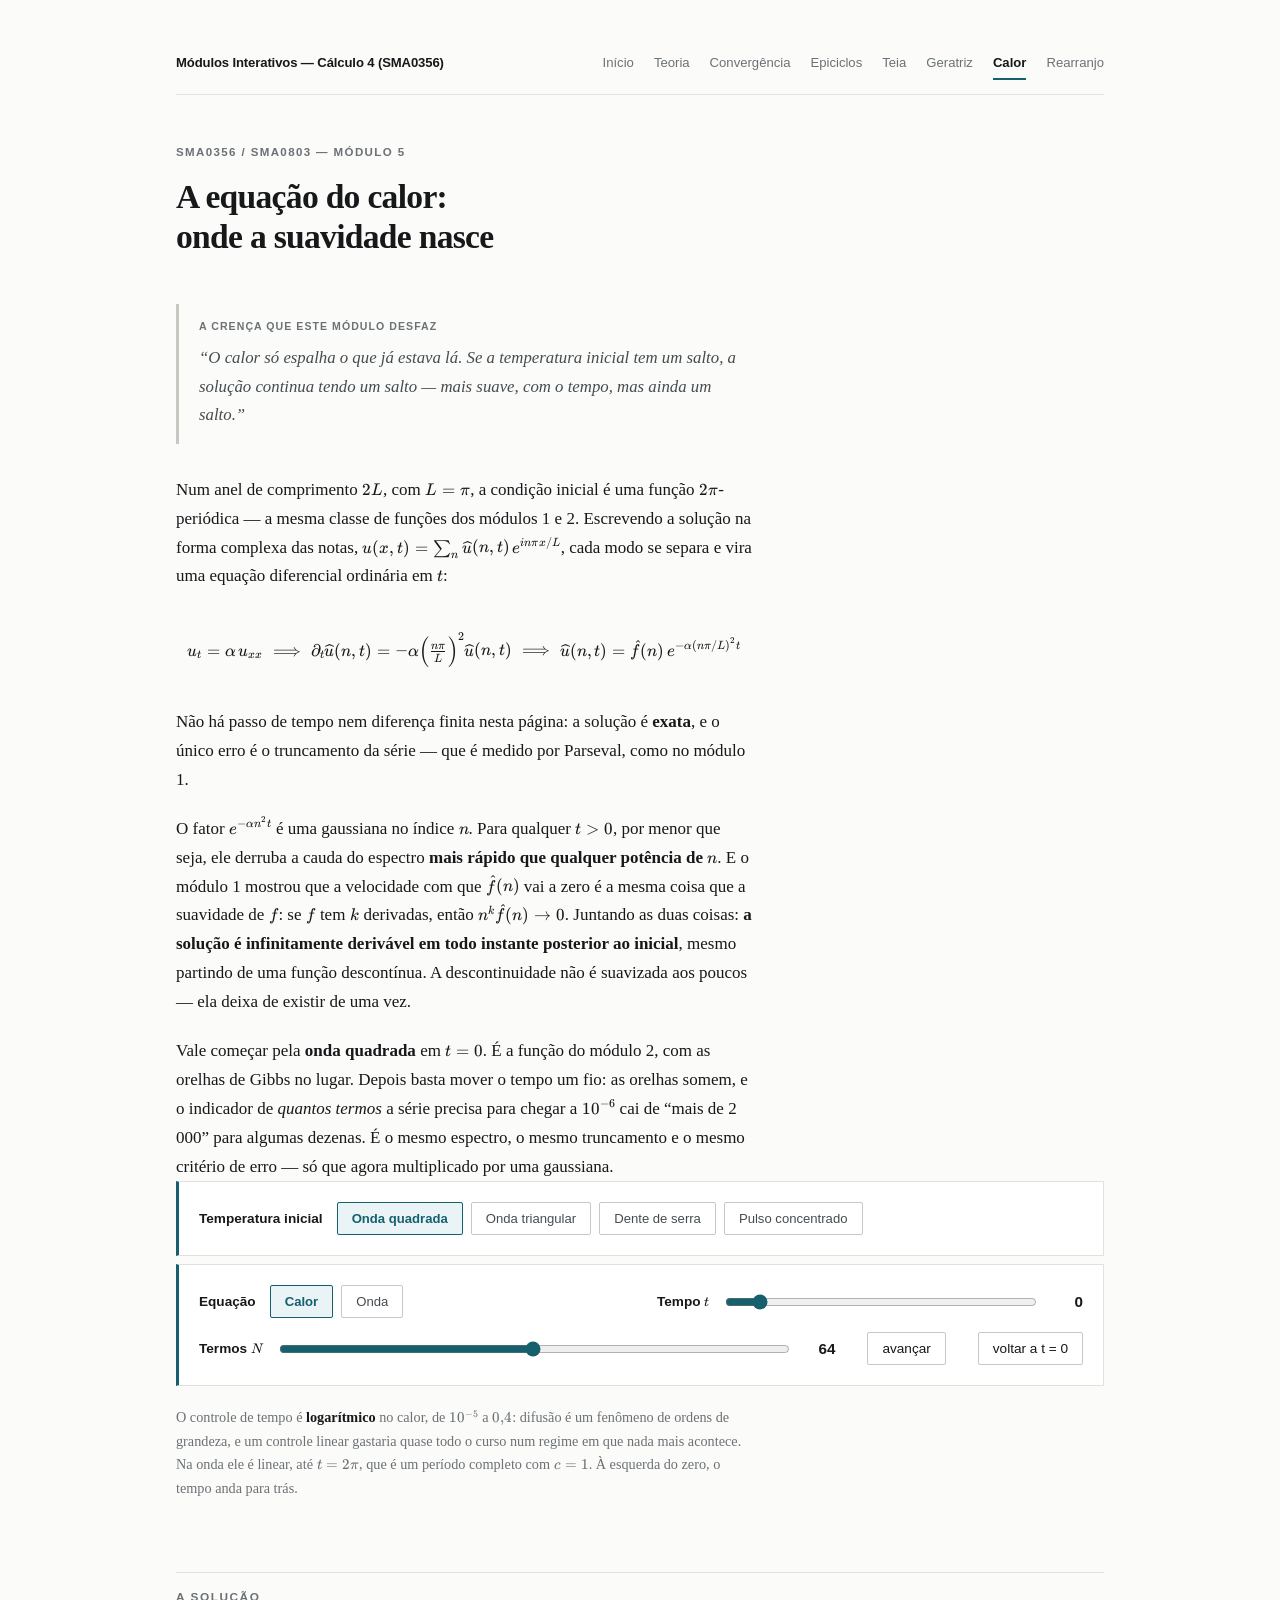
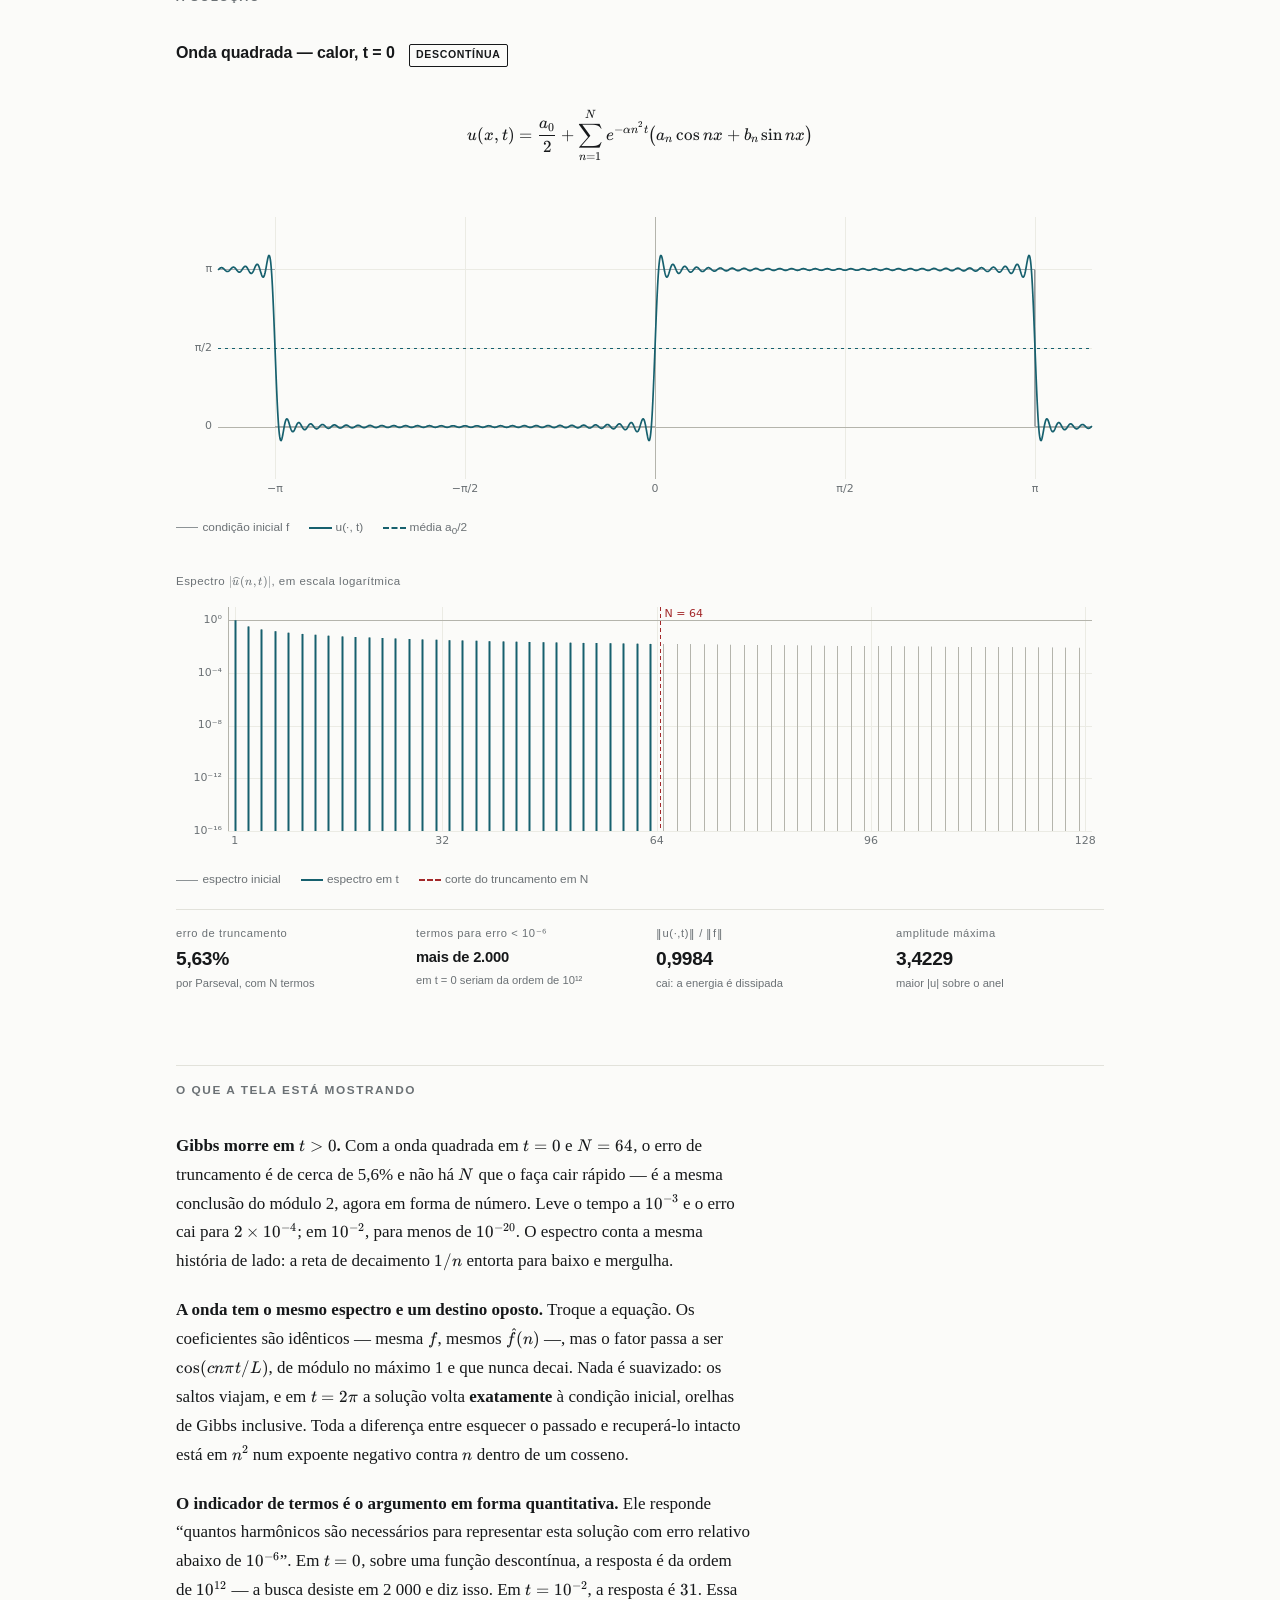
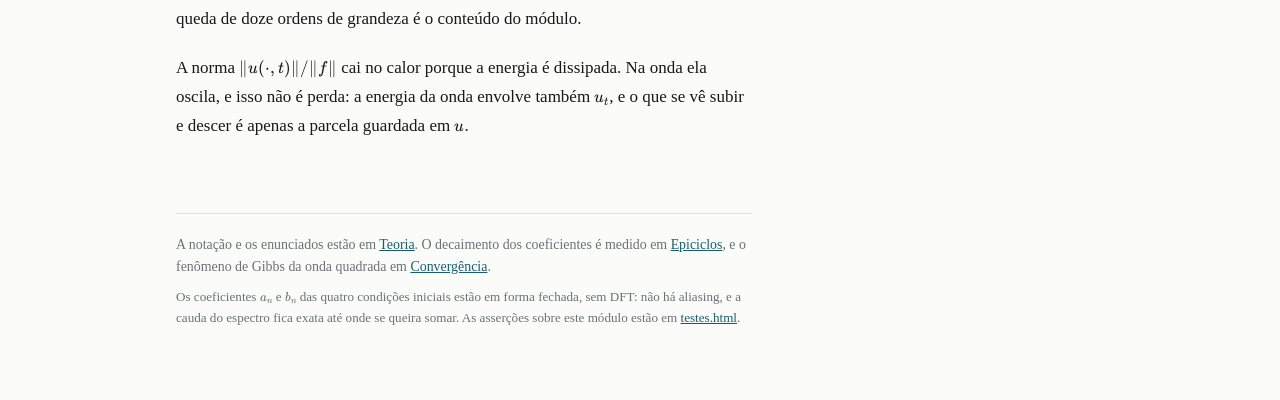
==== calor.html @ 549034a8 "Acrescenta os módulos 5 (equação do calor) e 6 (rearranjo de Riemann) Os quatro módulos existentes p" ====
<!DOCTYPE html>
<html lang="pt-BR">
<head>
<meta charset="utf-8">
<meta name="description" content="A equação do calor resolvida por séries de Fourier: o fenômeno de Gibbs desaparece assim que t > 0, a mesma série vira a equação da onda com um único botão, e o tempo para trás mostra por que o problema inverso é mal-posto.">
<meta name="viewport" content="width=device-width, initial-scale=1">
<title>A equação do calor: onde a suavidade nasce — Cálculo 4</title>
<link rel="icon" href="data:image/svg+xml,%3Csvg%20xmlns%3D%22http%3A%2F%2Fwww.w3.org%2F2000%2Fsvg%22%20viewBox%3D%220%200%2032%2032%22%3E%3Ccircle%20cx%3D%2213%22%20cy%3D%2216%22%20r%3D%229%22%20fill%3D%22none%22%20stroke%3D%22%2316606e%22%20stroke-width%3D%222%22%2F%3E%3Ccircle%20cx%3D%2222%22%20cy%3D%2216%22%20r%3D%224.5%22%20fill%3D%22none%22%20stroke%3D%22%239aa0a4%22%20stroke-width%3D%221.6%22%2F%3E%3Ccircle%20cx%3D%2226.5%22%20cy%3D%2216%22%20r%3D%222.6%22%20fill%3D%22%2316606e%22%2F%3E%3C%2Fsvg%3E">
<link rel="stylesheet" href="vendor/katex/katex.min.css">
<link rel="stylesheet" href="css/base.css">
</head>
<body>
<div class="pagina">

  <nav class="navegacao" aria-label="Seções do site">
    <span class="marca-site">Módulos Interativos — Cálculo 4 (SMA0356)</span>
    <a href="index.html">Início</a>
    <a href="teoria.html">Teoria</a>
    <a href="convergencia.html">Convergência</a>
    <a href="epiciclos.html">Epiciclos</a>
    <a href="teia.html">Teia</a>
    <a href="geratriz.html">Geratriz</a>
    <a href="calor.html" aria-current="page">Calor</a>
    <a href="rearranjo.html">Rearranjo</a>
  </nav>

  <header class="cabecalho">
    <p class="disciplina">SMA0356 / SMA0803 — Módulo 5</p>
    <h1>A equação do calor: onde a suavidade nasce</h1>
  </header>

  <p class="crenca-falsa">
    <span class="crenca-rotulo">A crença que este módulo desfaz</span>
    “O calor só espalha o que já estava lá. Se a temperatura inicial tem um salto,
    a solução continua tendo um salto — mais suave, com o tempo, mas ainda um salto.”
  </p>

  <div class="introducao">
    <p>
      Num anel de comprimento <span class="math" data-math="2L"></span>, com
      <span class="math" data-math="L=\pi"></span>, a condição inicial é uma função
      <span class="math" data-math="2\pi"></span>-periódica — a mesma classe de funções dos
      módulos 1 e 2. Escrevendo a solução na forma complexa das notas,
      <span class="math" data-math="u(x,t)=\sum_n \widehat{u}(n,t)\,e^{in\pi x/L}"></span>,
      cada modo se separa e vira uma equação diferencial ordinária em
      <span class="math" data-math="t"></span>:
    </p>

    <div class="formula" data-math-display="u_t=\alpha\,u_{xx}\;\Longrightarrow\; \partial_t\widehat{u}(n,t)=-\alpha\Bigl(\tfrac{n\pi}{L}\Bigr)^{2}\widehat{u}(n,t) \;\Longrightarrow\; \widehat{u}(n,t)=\widehat{f}(n)\,e^{-\alpha (n\pi/L)^{2}t}"></div>

    <p>
      Não há passo de tempo nem diferença finita nesta página: a solução é
      <span class="destaque-texto">exata</span>, e o único erro é o truncamento da série — que
      é medido por Parseval, como no módulo 1.
    </p>

    <p>
      O fator <span class="math" data-math="e^{-\alpha n^{2}t}"></span> é uma gaussiana no
      índice <span class="math" data-math="n"></span>. Para qualquer
      <span class="math" data-math="t>0"></span>, por menor que seja, ele derruba a cauda do
      espectro <span class="destaque-texto">mais rápido que qualquer potência de
      <span class="math" data-math="n"></span></span>. E o módulo 1 mostrou que a velocidade
      com que <span class="math" data-math="\widehat{f}(n)"></span> vai a zero é a mesma coisa
      que a suavidade de <span class="math" data-math="f"></span>: se
      <span class="math" data-math="f"></span> tem <span class="math" data-math="k"></span>
      derivadas, então <span class="math" data-math="n^{k}\widehat{f}(n)\to0"></span>. Juntando
      as duas coisas: <span class="destaque-texto">a solução é infinitamente derivável em todo
      instante posterior ao inicial</span>, mesmo partindo de uma função descontínua. A
      descontinuidade não é suavizada aos poucos — ela deixa de existir de uma vez.
    </p>

    <p>
      Vale começar pela <span class="destaque-texto">onda quadrada</span> em
      <span class="math" data-math="t=0"></span>. É a função do módulo 2, com as orelhas de
      Gibbs no lugar. Depois basta mover o tempo um fio: as orelhas somem, e o indicador de
      <em>quantos termos</em> a série precisa para chegar a
      <span class="math" data-math="10^{-6}"></span> cai de “mais de 2 000” para algumas
      dezenas. É o mesmo espectro, o mesmo truncamento e o mesmo critério de erro — só que
      agora multiplicado por uma gaussiana.
    </p>
  </div>

  <div class="controles">
    <div class="controle">
      <label id="rotulo-condicao">Temperatura inicial</label>
      <div class="seletor" id="seletor-condicao" role="group" aria-labelledby="rotulo-condicao"></div>
    </div>
  </div>

  <div class="controles">
    <div class="controle">
      <label id="rotulo-equacao">Equação</label>
      <div class="seletor" id="seletor-equacao" role="group" aria-labelledby="rotulo-equacao">
        <button type="button" class="botao-curva" data-modo="calor" aria-pressed="true">Calor</button>
        <button type="button" class="botao-curva" data-modo="onda" aria-pressed="false">Onda</button>
      </div>
    </div>
    <div class="controle">
      <label for="slider-t">Tempo <span class="math" data-math="t"></span></label>
      <input type="range" id="slider-t" min="-100" max="1000" value="0" step="1"
             aria-describedby="descricao-t">
      <span class="valor-controle" id="valor-t">0</span>
    </div>
    <div class="controle">
      <label for="slider-n">Termos <span class="math" data-math="N"></span></label>
      <input type="range" id="slider-n" min="1" max="128" value="64" step="1">
      <span class="valor-controle" id="valor-n">64</span>
    </div>
    <button type="button" id="botao-animar" aria-pressed="false">avançar</button>
    <button type="button" id="botao-reset">voltar a t = 0</button>
  </div>

  <p class="nota" id="descricao-t">
    O controle de tempo é <span class="destaque-texto">logarítmico</span> no calor, de
    <span class="math" data-math="10^{-5}"></span> a <span class="math" data-math="0{,}4"></span>:
    difusão é um fenômeno de ordens de grandeza, e um controle linear gastaria quase todo o
    curso num regime em que nada mais acontece. Na onda ele é linear, até
    <span class="math" data-math="t=2\pi"></span>, que é um período completo com
    <span class="math" data-math="c=1"></span>. À esquerda do zero, o tempo anda para trás.
  </p>

  <h2>A solução</h2>

  <div class="painel-cabeca">
    <h3 id="titulo-perfil">—</h3>
    <span class="marcador" id="marcador-perfil"></span>
  </div>

  <div class="formula" id="formula-solucao" data-math-display="u(x,t)=\frac{a_0}{2}+\sum_{n=1}^{N} e^{-\alpha n^{2}t}\bigl(a_n\cos nx+b_n\sin nx\bigr)"></div>

  <canvas id="canvas-perfil" class="canvas-perfil"
          aria-label="Gráfico da temperatura ao longo do anel: a condição inicial em cinza e a solução no instante escolhido em azul."></canvas>
  <div class="legenda">
    <span><i class="amostra exata"></i>condição inicial f</span>
    <span><i class="amostra serie"></i>u(·, t)</span>
    <span><i class="amostra corte"></i>média a<sub>0</sub>/2</span>
  </div>

  <p class="subtitulo-grafico">Espectro <span class="math" data-math="|\widehat{u}(n,t)|"></span>, em escala logarítmica</p>
  <canvas id="canvas-espectro" class="canvas-espectro"
          aria-label="Gráfico do módulo dos coeficientes de Fourier contra o índice n, em escala logarítmica, com o espectro inicial em cinza e o espectro no instante escolhido em azul."></canvas>
  <div class="legenda">
    <span><i class="amostra exata"></i>espectro inicial</span>
    <span><i class="amostra serie"></i>espectro em t</span>
    <span><i class="amostra limite"></i>corte do truncamento em N</span>
  </div>

  <div class="indicadores">
    <div class="indicador">
      <span class="rotulo">erro de truncamento</span>
      <span class="numero" id="ind-erro">—</span>
      <span class="apoio">por Parseval, com N termos</span>
    </div>
    <div class="indicador">
      <span class="rotulo">termos para erro &lt; 10⁻⁶</span>
      <span class="numero" id="ind-termos">—</span>
      <span class="apoio" id="ind-termos-apoio">—</span>
    </div>
    <div class="indicador">
      <span class="rotulo">‖u(·,t)‖ / ‖f‖</span>
      <span class="numero" id="ind-norma">—</span>
      <span class="apoio" id="ind-norma-apoio">—</span>
    </div>
    <div class="indicador">
      <span class="rotulo">amplitude máxima</span>
      <span class="numero" id="ind-amplitude">—</span>
      <span class="apoio" id="ind-amplitude-apoio">—</span>
    </div>
  </div>

  <p class="aviso-inline" id="aviso-mal-posto" hidden>
    <strong>Tempo para trás, no calor.</strong> O fator virou
    <span class="math" data-math="e^{+\alpha n^{2}|t|}"></span>: cada modo cresce, e quanto mais
    alto o índice, mais depressa. A série <em>não converge</em> — por isso os indicadores de
    Parseval não têm número para mostrar aqui. Não é limitação do desenho: reconstruir o passado
    a partir de uma distribuição de temperatura é um problema mal-posto, e a razão está inteira
    neste expoente. Suba o número de termos e veja a soma piorar, em vez de melhorar.
  </p>

  <h2>O que a tela está mostrando</h2>

  <div class="introducao">
    <p>
      <strong>Gibbs morre em <span class="math" data-math="t>0"></span>.</strong> Com a onda
      quadrada em <span class="math" data-math="t=0"></span> e
      <span class="math" data-math="N=64"></span>, o erro de truncamento é de cerca de 5,6% e
      não há <span class="math" data-math="N"></span> que o faça cair rápido — é a mesma
      conclusão do módulo 2, agora em forma de número. Leve o tempo a
      <span class="math" data-math="10^{-3}"></span> e o erro cai para
      <span class="math" data-math="2\times10^{-4}"></span>; em
      <span class="math" data-math="10^{-2}"></span>, para menos de
      <span class="math" data-math="10^{-20}"></span>. O espectro conta a mesma história de
      lado: a reta de decaimento <span class="math" data-math="1/n"></span> entorta para baixo
      e mergulha.
    </p>

    <p>
      <strong>A onda tem o mesmo espectro e um destino oposto.</strong> Troque a equação. Os
      coeficientes são idênticos — mesma <span class="math" data-math="f"></span>, mesmos
      <span class="math" data-math="\widehat{f}(n)"></span> —, mas o fator passa a ser
      <span class="math" data-math="\cos(cn\pi t/L)"></span>, de módulo no máximo 1 e que nunca
      decai. Nada é suavizado: os saltos viajam, e em
      <span class="math" data-math="t=2\pi"></span> a solução volta
      <span class="destaque-texto">exatamente</span> à condição inicial, orelhas de Gibbs
      inclusive. Toda a diferença entre esquecer o passado e recuperá-lo intacto está em
      <span class="math" data-math="n^{2}"></span> num expoente negativo contra
      <span class="math" data-math="n"></span> dentro de um cosseno.
    </p>

    <p>
      <strong>O indicador de termos é o argumento em forma quantitativa.</strong> Ele responde
      “quantos harmônicos são necessários para representar esta solução com erro relativo
      abaixo de <span class="math" data-math="10^{-6}"></span>”. Em
      <span class="math" data-math="t=0"></span>, sobre uma função descontínua, a resposta é
      da ordem de <span class="math" data-math="10^{12}"></span> — a busca desiste em 2 000 e
      diz isso. Em <span class="math" data-math="t=10^{-2}"></span>, a resposta é
      <span class="math" data-math="31"></span>. Essa queda de doze ordens de grandeza é o
      conteúdo do módulo.
    </p>

    <p>
      A norma <span class="math" data-math="\|u(\cdot,t)\|/\|f\|"></span> cai no calor porque a
      energia é dissipada. Na onda ela oscila, e isso não é perda: a energia da onda envolve
      também <span class="math" data-math="u_t"></span>, e o que se vê subir e descer é apenas
      a parcela guardada em <span class="math" data-math="u"></span>.
    </p>
  </div>

  <footer class="rodape">
    <p>
      A notação e os enunciados estão em <a href="teoria.html">Teoria</a>. O decaimento dos
      coeficientes é medido em <a href="epiciclos.html">Epiciclos</a>, e o fenômeno de Gibbs da
      onda quadrada em <a href="convergencia.html">Convergência</a>.
    </p>
    <p class="autoria-tecnica">
      Os coeficientes <span class="math" data-math="a_n"></span> e
      <span class="math" data-math="b_n"></span> das quatro condições iniciais estão em forma
      fechada, sem DFT: não há aliasing, e a cauda do espectro fica exata até onde se queira
      somar. As asserções sobre este módulo estão em <a href="testes.html">testes.html</a>.
    </p>
  </footer>

</div>

<script src="vendor/katex/katex.min.js"></script>
<script src="js/formulas.js"></script>
<script src="js/formato.js"></script>
<script src="js/difusao.js"></script>
<script src="js/plot.js"></script>
<script src="js/calor.js"></script>
</body>
</html>
---- css/base.css ----
/* base.css — tokens, tipografia e layout compartilhados.
 *
 * Direção: o site vai ficar ao lado de gifs de gnuplot numa página do ICMC.
 * Fundo claro sóbrio, um único tom de destaque frio, cinza para tudo que é
 * estrutura ou referência. Nada de gradiente, sombra, cartão flutuante ou
 * animação de entrada. O elemento memorável é o canvas; o resto fica quieto.
 *
 * LAYOUT — a página inteira é centralizada na janela, e tudo dentro dela
 * compartilha uma única margem à esquerda. A prosa fica numa coluna curta
 * (~70 caracteres, a medida confortável de leitura); os canvas e os painéis se
 * espalham por toda a largura. É o arranjo dos artigos técnicos: texto estreito,
 * figura larga, um só eixo vertical amarrando os dois.
 *
 * O texto é alinhado à esquerda, não justificado nem centralizado. Justificar
 * numa coluna estreita abre rios de espaço em branco; centralizar prosa de
 * vários parágrafos destrói a margem esquerda de onde o olho recomeça cada
 * linha. Fórmulas em bloco e legendas de canvas, sim, ficam centralizadas —
 * são elementos isolados, não texto corrido.
 */

:root {
  /* superfícies e tinta */
  --fundo:        #fbfbf9;
  --papel:        #ffffff;
  --tinta:        #16181a;
  --tinta-media:  #454c50;
  --tinta-fraca:  #6b7175;
  --linha:        #e2e2db;
  --linha-forte:  #c8c8c0;

  /* único tom de destaque, frio: traço da reconstrução e foco */
  --destaque:       #16606e;
  --destaque-claro: #eaf3f5;

  /* cinzas do desenho */
  --grafico-eixo:      #b4b4ac;
  --grafico-grade:     #ebebe4;
  --grafico-referencia:#8d9396;
  --grafico-limite:    #a3282a;

  --serif: Charter, "Bitstream Charter", "Iowan Old Style", Georgia, "Times New Roman", serif;
  --sans: "Segoe UI", Roboto, "Helvetica Neue", Arial, sans-serif;
  --mono: "SFMono-Regular", Consolas, "Liberation Mono", Menlo, monospace;

  --medida:  36rem;   /* coluna de prosa */
  --largura: 58rem;   /* largura total da página */

  /* escala de espaçamento — todo respiro vertical sai daqui */
  --e1: .25rem;
  --e2: .5rem;
  --e3: .875rem;
  --e4: 1.25rem;
  --e5: 2rem;
  --e6: 3rem;
  --e7: 4.5rem;
}

@media (prefers-color-scheme: dark) {
  :root {
    --fundo:        #16181a;
    --papel:        #1d2023;
    --tinta:        #e8e8e4;
    --tinta-media:  #b6bbbe;
    --tinta-fraca:  #9aa0a4;
    --linha:        #2f3438;
    --linha-forte:  #464c50;
    --destaque:       #6fc3d2;
    --destaque-claro: #1b2d31;
    --grafico-eixo:      #565c60;
    --grafico-grade:     #26292c;
    --grafico-referencia:#7e858a;
    --grafico-limite:    #e8908f;
  }
}

* { box-sizing: border-box; }

/* O atributo `hidden` vale menos que qualquer `display` declarado em classe —
   e .controles e flex. Sem isto, os controles que so valem num modo
   continuariam visiveis no outro. */
[hidden] { display: none !important; }

html { -webkit-text-size-adjust: 100%; }

body {
  margin: 0;
  padding: var(--e6) var(--e4) var(--e7);
  background: var(--fundo);
  color: var(--tinta);
  font-family: var(--serif);
  font-size: 17px;
  line-height: 1.7;
  text-rendering: optimizeLegibility;
}

.pagina { max-width: var(--largura); margin: 0 auto; }

/* A coluna de prosa. Tudo que é texto corrido herda esta largura e a margem
   esquerda da página; nada disso é centralizado. */
.introducao,
.nota,
.verbete,
.lista-notacao,
.aviso-notacao,
.rodape,
.coluna { max-width: var(--medida); }

/* ---- navegação ---------------------------------------------------------- */

.navegacao {
  display: flex;
  flex-wrap: wrap;
  align-items: baseline;
  gap: var(--e1) var(--e4);
  font-family: var(--sans);
  font-size: .82rem;
  padding-bottom: var(--e3);
  margin-bottom: var(--e6);
  border-bottom: 1px solid var(--linha);
}
.navegacao a {
  color: var(--tinta-fraca);
  text-decoration: none;
  padding: var(--e1) 0;
  border-bottom: 2px solid transparent;
  transition: color .12s ease;
}
.navegacao a:hover { color: var(--tinta); }
.navegacao a[aria-current="page"] {
  color: var(--tinta);
  font-weight: 600;
  border-bottom-color: var(--destaque);
}
.navegacao a:focus-visible { outline: 2px solid var(--destaque); outline-offset: 3px; }
.navegacao .marca-site {
  font-weight: 600;
  color: var(--tinta);
  margin-right: auto;
  letter-spacing: -.01em;
}
.navegacao .pendente { color: var(--tinta-fraca); opacity: .5; padding: var(--e1) 0; }

/* ---- cabeçalho ---------------------------------------------------------- */

.cabecalho { margin-bottom: var(--e6); }

/* Na capa, o texto de abertura acompanha o título: um pouco maior que a prosa
   comum no primeiro parágrafo, para dar hierarquia sem centralizar nada. */
.capa .introducao { margin-top: var(--e4); }
.capa .introducao p:first-child { font-size: 1.06rem; color: var(--tinta-media); }

.disciplina {
  font-family: var(--sans);
  font-size: .72rem;
  font-weight: 600;
  letter-spacing: .12em;
  text-transform: uppercase;
  color: var(--tinta-fraca);
  margin: 0 0 var(--e3);
}

h1 {
  font-size: 2.1rem;
  font-weight: 600;
  line-height: 1.18;
  letter-spacing: -.021em;
  text-wrap: balance;
  margin: 0;
  max-width: 26rem;
}

/* ---- texto corrido ------------------------------------------------------ */

.introducao p { margin: 0 0 var(--e4); }
.introducao p:last-child { margin-bottom: 0; }

.destaque-texto { color: var(--tinta); font-weight: 600; }

/* Rótulo de seção: uma régua fina atravessando a página, e o nome miúdo logo
   abaixo dela, à esquerda. Separa sem pesar. */
h2 {
  font-family: var(--sans);
  font-size: .74rem;
  font-weight: 600;
  letter-spacing: .13em;
  text-transform: uppercase;
  color: var(--tinta-fraca);
  margin: var(--e7) 0 var(--e5);
  padding-top: var(--e3);
  border-top: 1px solid var(--linha);
}

h3 {
  font-family: var(--sans);
  font-size: 1rem;
  font-weight: 600;
  letter-spacing: -.005em;
  margin: 0;
}

.nota {
  font-size: .89rem;
  line-height: 1.65;
  color: var(--tinta-fraca);
  margin: var(--e4) 0 0;
}

code {
  font-family: var(--mono);
  font-size: .86em;
  color: var(--tinta-media);
}

a { color: var(--destaque); }

/* ---- controles ---------------------------------------------------------- */

.controles {
  display: flex;
  flex-wrap: wrap;
  align-items: center;
  gap: var(--e3) var(--e5);
  background: var(--papel);
  border: 1px solid var(--linha);
  border-left: 3px solid var(--destaque);
  padding: var(--e4) var(--e4);
}
.controles + .controles { margin-top: var(--e2); }

.controle { display: flex; align-items: center; gap: var(--e3); flex: 1 1 22rem; }

.controle label {
  font-family: var(--sans);
  font-size: .85rem;
  font-weight: 600;
  white-space: nowrap;
}

input[type="range"] {
  flex: 1;
  min-width: 7rem;
  accent-color: var(--destaque);
  height: 1.5rem;
}
input[type="range"]:focus-visible { outline: 2px solid var(--destaque); outline-offset: 3px; }

button {
  font-family: var(--sans);
  font-size: .85rem;
  padding: var(--e2) var(--e3);
  color: var(--tinta);
  background: var(--papel);
  border: 1px solid var(--linha-forte);
  border-radius: 2px;
  cursor: pointer;
  transition: border-color .12s ease, color .12s ease;
}
button:hover { border-color: var(--destaque); }
button:focus-visible { outline: 2px solid var(--destaque); outline-offset: 2px; }

.valor-controle {
  font-family: var(--sans);
  font-variant-numeric: tabular-nums;
  font-weight: 600;
  font-size: .95rem;
  min-width: 3.5ch;
  text-align: right;
}

/* ---- seletor de curva --------------------------------------------------- */

.seletor { display: flex; flex-wrap: wrap; gap: var(--e2); }

.botao-curva {
  font-family: var(--sans);
  font-size: .82rem;
  padding: var(--e2) var(--e3);
  color: var(--tinta-media);
  background: var(--papel);
  border: 1px solid var(--linha-forte);
  border-radius: 2px;
  cursor: pointer;
}
.botao-curva:hover { border-color: var(--destaque); color: var(--tinta); }
.botao-curva:focus-visible { outline: 2px solid var(--destaque); outline-offset: 2px; }
.botao-curva[aria-pressed="true"] {
  color: var(--destaque);
  border-color: var(--destaque);
  background: var(--destaque-claro);
  font-weight: 600;
}

.opcao { display: flex; align-items: center; gap: var(--e2); font-family: var(--sans); font-size: .85rem; }
.opcao input[type="checkbox"] { width: 1rem; height: 1rem; accent-color: var(--destaque); cursor: pointer; }
.opcao input[type="checkbox"]:focus-visible { outline: 2px solid var(--destaque); outline-offset: 2px; }
.opcao label { cursor: pointer; }

/* ---- painéis e canvas --------------------------------------------------- */

.paineis {
  display: grid;
  grid-template-columns: repeat(2, minmax(0, 1fr));
  gap: var(--e5);
  align-items: start;
  margin-top: var(--e5);
}
@media (max-width: 860px) { .paineis { grid-template-columns: 1fr; } }

.quadro {
  background: var(--papel);
  border: 1px solid var(--linha);
  padding: var(--e4) var(--e4) var(--e4);
}

.painel-cabeca {
  display: flex;
  flex-wrap: wrap;
  align-items: baseline;
  gap: var(--e1) var(--e3);
  margin-bottom: var(--e3);
}

.marcador {
  font-family: var(--sans);
  font-size: .66rem;
  font-weight: 600;
  letter-spacing: .06em;
  text-transform: uppercase;
  padding: .1rem .4rem;
  border: 1px solid currentColor;
  border-radius: 2px;
}
.marcador.satisfaz     { color: var(--destaque); }
.marcador.nao-satisfaz { color: var(--grafico-limite); }

canvas { display: block; width: 100%; background: transparent; }
canvas:focus-visible { outline: 2px solid var(--destaque); outline-offset: 2px; }

.canvas-funcao   { height: 250px; }
.canvas-erro     { height: 148px; }
.canvas-palco    { height: 440px; }
.canvas-espectro { height: 260px; }

/* ---- canvas dos modulos 5 e 6 ------------------------------------------- */

.canvas-perfil { height: 300px; }
.canvas-somas  { height: 320px; }
.canvas-cauda  { height: 170px; }

.subtitulo-grafico {
  font-family: var(--sans);
  font-size: .72rem;
  letter-spacing: .04em;
  color: var(--tinta-fraca);
  margin: var(--e5) 0 var(--e1);
}

.legenda {
  font-family: var(--sans);
  font-size: .74rem;
  color: var(--tinta-fraca);
  display: flex;
  flex-wrap: wrap;
  gap: var(--e1) var(--e4);
  margin-top: var(--e3);
}
.legenda .amostra {
  display: inline-block;
  width: 1.4rem;
  height: 0;
  border-top-width: 2px;
  border-top-style: solid;
  vertical-align: middle;
  margin-right: var(--e1);
}
.legenda .amostra.exata  { border-top-color: var(--grafico-referencia); border-top-width: 1px; }
.legenda .amostra.serie  { border-top-color: var(--destaque); }
.legenda .amostra.limite { border-top-color: var(--grafico-limite); border-top-style: dashed; }
.legenda .amostra.corte  { border-top-color: var(--destaque); border-top-style: dashed; }

/* ---- crença falsa (módulos 3 a 6) --------------------------------------- */

/* Estes módulos abrem enunciando o mal-entendido que vêm desfazer. Fica
   em citação, com um filete à esquerda, para se ler como voz alheia — não como
   afirmação da página. */
.crenca-falsa {
  max-width: var(--medida);
  margin: 0 0 var(--e5);
  padding: var(--e3) 0 var(--e3) var(--e4);
  border-left: 3px solid var(--linha-forte);
  font-size: 1.05rem;
  font-style: italic;
  color: var(--tinta-media);
}
.crenca-rotulo {
  display: block;
  font-family: var(--sans);
  font-size: .66rem;
  font-weight: 600;
  font-style: normal;
  letter-spacing: .1em;
  text-transform: uppercase;
  color: var(--tinta-fraca);
  margin-bottom: var(--e2);
}

.aviso-inline {
  margin: var(--e4) 0 0;
  padding: var(--e3);
  border-left: 3px solid var(--grafico-limite);
  background: var(--fundo);
  font-size: .88rem;
  line-height: 1.55;
  color: var(--tinta-media);
}

/* ---- campos numéricos --------------------------------------------------- */

.campos { display: flex; flex-wrap: wrap; gap: var(--e3) var(--e4); align-items: center; }
.campo { display: flex; align-items: center; gap: var(--e2); }
.campo label { font-family: var(--sans); font-size: .85rem; font-weight: 600; }
input[type="number"] {
  width: 4.5rem;
  font: inherit;
  font-family: var(--sans);
  font-size: .9rem;
  font-variant-numeric: tabular-nums;
  padding: var(--e1) var(--e2);
  color: var(--tinta);
  background: var(--papel);
  border: 1px solid var(--linha-forte);
  border-radius: 2px;
}
input[type="number"]:focus-visible { outline: 2px solid var(--destaque); outline-offset: 2px; }

.canvas-plano       { height: 320px; }
.canvas-crescimento { height: 320px; }
.canvas-teia        { height: 380px; }
.canvas-sequencia   { height: 200px; }
@media (max-width: 720px) {
  .canvas-plano, .canvas-crescimento { height: 270px; }
  .canvas-perfil { height: 240px; }
  .canvas-somas  { height: 260px; }
  .canvas-cauda  { height: 150px; }
  .canvas-teia { height: 320px; }
}

/* ---- termos da sequência ------------------------------------------------ */

.termos {
  display: grid;
  grid-template-columns: repeat(auto-fit, minmax(6.5rem, 1fr));
  gap: var(--e1) var(--e4);
  list-style: none;
  margin: var(--e5) 0 0;
  padding: var(--e3) 0 0;
  border-top: 1px solid var(--linha);
}
.termos li {
  display: flex;
  align-items: baseline;
  gap: var(--e2);
  font-family: var(--mono);
  font-size: .82rem;
  font-variant-numeric: tabular-nums;
}
.termos .indice { color: var(--tinta-fraca); font-size: .78rem; }
.termos .valor { color: var(--tinta); }

/* ---- lista de pontos fixos (módulo 3) ----------------------------------- */

.lista-fixos { list-style: none; margin: 0; padding: 0; }
.lista-fixos li {
  display: flex;
  flex-wrap: wrap;
  align-items: baseline;
  gap: var(--e1) var(--e3);
  padding: var(--e2) 0;
  border-bottom: 1px solid var(--linha);
  font-family: var(--sans);
  font-size: .84rem;
  font-variant-numeric: tabular-nums;
}
.lista-fixos li:last-child { border-bottom: 0; }
.lista-fixos .fixo-ponto { font-weight: 600; min-width: 8rem; }
.lista-fixos .fixo-deriv { color: var(--tinta-fraca); min-width: 8rem; }
.lista-fixos .fixo-classe {
  font-size: .68rem;
  font-weight: 600;
  letter-spacing: .05em;
  text-transform: uppercase;
  padding: .1rem .4rem;
  border: 1px solid currentColor;
  border-radius: 2px;
  margin-left: auto;
}
.lista-fixos .fixo-classe.atrator      { color: var(--destaque); }
.lista-fixos .fixo-classe.repulsor     { color: var(--grafico-limite); }
.lista-fixos .fixo-classe.inconclusivo { color: var(--tinta-fraca); }

/* o canvas do módulo 3 recebe foco para as setas moverem a₀ */
.canvas-teia { cursor: ew-resize; }

/* ---- indicadores numéricos ---------------------------------------------- */

.indicadores {
  display: grid;
  grid-template-columns: repeat(auto-fit, minmax(8.5rem, 1fr));
  gap: var(--e3) var(--e5);
  margin-top: var(--e4);
  padding-top: var(--e3);
  border-top: 1px solid var(--linha);
}
.indicador .rotulo {
  display: block;
  font-family: var(--sans);
  font-size: .7rem;
  letter-spacing: .05em;
  color: var(--tinta-fraca);
  margin-bottom: var(--e1);
}
.indicador .numero {
  display: block;
  font-family: var(--sans);
  font-variant-numeric: tabular-nums;
  font-size: 1.2rem;
  font-weight: 600;
  line-height: 1.15;
  letter-spacing: -.015em;
}
.indicador .numero.estavel { color: var(--grafico-limite); }
/* Indicador cujo conteúdo é texto, não número: cabe mais palavra em corpo menor. */
.indicador .numero.texto { font-size: .92rem; font-weight: 600; line-height: 1.35; }
.indicador .apoio {
  display: block;
  font-family: var(--sans);
  font-size: .7rem;
  color: var(--tinta-fraca);
  margin-top: var(--e1);
}

/* ---- cartões da página inicial ------------------------------------------ */

/* Grade fixa de duas colunas: os seis módulos formam um único bloco 3x2.
   auto-fit não serve aqui — a quebra dependeria da largura da janela e a
   página perderia o alinhamento em telas intermediárias. */
.cartoes {
  display: grid;
  grid-template-columns: repeat(2, minmax(0, 1fr));
  gap: var(--e5);
  align-items: stretch;
}
.cartao {
  display: flex;
  flex-direction: column;
  background: var(--papel);
  border: 1px solid var(--linha);
  border-radius: 3px;
  overflow: hidden;
  transition: border-color .14s ease, box-shadow .14s ease;
}
.cartao:hover { border-color: var(--linha-forte); box-shadow: 0 1px 4px rgba(0, 0, 0, .05); }
.cartao:focus-within { border-color: var(--destaque); }
.miniatura {
  display: block;
  width: 100%;
  height: 172px;
  border-bottom: 1px solid var(--linha);
}
.cartao-corpo {
  padding: var(--e4) var(--e4) var(--e5);
  display: flex;
  flex-direction: column;
  flex: 1;
}
.cartao-corpo .subtitulo-cartao {
  font-family: var(--sans);
  font-size: .7rem;
  font-weight: 600;
  letter-spacing: .1em;
  text-transform: uppercase;
  color: var(--tinta-fraca);
  margin: 0 0 var(--e1);
}
.cartao-corpo .titulo {
  font-family: var(--sans);
  font-size: 1.12rem;
  font-weight: 600;
  letter-spacing: -.015em;
  margin: 0 0 var(--e3);
}
.cartao-corpo p { margin: 0 0 var(--e4); font-size: .93rem; line-height: 1.6; }
.cartao-corpo .acao {
  margin-top: auto;
  align-self: flex-start;
  font-family: var(--sans);
  font-size: .85rem;
  font-weight: 600;
  color: var(--destaque);
  text-decoration: none;
  border-bottom: 1px solid currentColor;
  padding-bottom: 1px;
}
.cartao-corpo .acao:focus-visible { outline: 2px solid var(--destaque); outline-offset: 3px; }

/* ---- página de teoria --------------------------------------------------- */

.verbete {
  padding-bottom: var(--e5);
  margin-bottom: var(--e5);
  border-bottom: 1px solid var(--linha);
}
.verbete:last-child { border-bottom: 0; padding-bottom: 0; margin-bottom: 0; }
.verbete h3 { font-size: 1.05rem; margin-bottom: var(--e3); }
.verbete p { margin: 0 0 var(--e4); }
.verbete p:last-child { margin-bottom: 0; }

.enunciado {
  border-left: 3px solid var(--destaque);
  background: var(--papel);
  padding: var(--e3) var(--e4);
  margin: var(--e4) 0;
}
.enunciado .sem-margem { margin: 0; }
.enunciado .rotulo-teorema {
  display: block;
  font-family: var(--sans);
  font-size: .68rem;
  font-weight: 600;
  letter-spacing: .1em;
  text-transform: uppercase;
  color: var(--destaque);
  margin-bottom: var(--e2);
}

.lista-notacao { margin: 0; padding: 0; list-style: none; }
.lista-notacao li {
  padding: var(--e3) 0;
  border-bottom: 1px solid var(--linha);
}
.lista-notacao li:last-child { border-bottom: 0; }
.lista-notacao .simbolo {
  display: block;
  overflow-x: auto;
  overflow-y: hidden;
  padding-bottom: var(--e1);
}
.lista-notacao .glosa {
  display: block;
  font-size: .88rem;
  color: var(--tinta-fraca);
  margin-top: var(--e2);
}

.aviso-notacao {
  border-left: 3px solid var(--grafico-limite);
  background: var(--papel);
  padding: var(--e3) var(--e4);
  margin: var(--e5) 0;
  font-size: .92rem;
  line-height: 1.6;
}
.aviso-notacao strong { color: var(--grafico-limite); }

/* ---- identidades numéricas ---------------------------------------------- */

.identidades {
  display: grid;
  grid-template-columns: repeat(auto-fit, minmax(16rem, 1fr));
  gap: var(--e5);
}
.identidade {
  background: var(--papel);
  border: 1px solid var(--linha);
  padding: var(--e4);
}
.identidade .origem {
  display: block;
  font-family: var(--sans);
  font-size: .68rem;
  font-weight: 600;
  letter-spacing: .1em;
  text-transform: uppercase;
  color: var(--tinta-fraca);
  margin-bottom: var(--e2);
}
.identidade .formula { margin: var(--e1) 0 var(--e4); }

/* As duas linhas ficam alinhadas dígito a dígito, uma sobre a outra: é assim
   que se enxerga até onde a soma parcial já coincide com o valor exato. */
.linha-numero {
  display: flex;
  align-items: baseline;
  gap: var(--e3);
  font-family: var(--mono);
  font-size: .84rem;
  font-variant-numeric: tabular-nums;
  padding: var(--e1) 0;
}
.linha-numero .rotulo {
  font-family: var(--sans);
  font-size: .68rem;
  color: var(--tinta-fraca);
  min-width: 6rem;
  flex: none;
}
.linha-numero .valor { color: var(--tinta-media); letter-spacing: -.01em; }
.linha-numero .valor .coincide { color: var(--destaque); font-weight: 700; }
.linha-numero.exato .valor { color: var(--tinta); }
.identidade .casas {
  font-family: var(--sans);
  font-size: .7rem;
  color: var(--tinta-fraca);
  margin: var(--e3) 0 0;
}

/* ---- índice por exercício ----------------------------------------------- */

/* Tabela larga precisa rolar dentro da própria caixa: a página nunca rola
   na horizontal. */
.tabela-rolavel { overflow-x: auto; }

.indice-exercicios {
  width: 100%;
  border-collapse: collapse;
  font-size: .88rem;
  text-align: left;
}
.indice-exercicios th,
.indice-exercicios td {
  padding: var(--e3) var(--e4) var(--e3) 0;
  border-bottom: 1px solid var(--linha);
  vertical-align: baseline;
}
.indice-exercicios thead th {
  font-family: var(--sans);
  font-size: .68rem;
  font-weight: 600;
  letter-spacing: .09em;
  text-transform: uppercase;
  color: var(--tinta-fraca);
  border-bottom-color: var(--linha-forte);
}
.indice-exercicios tbody th { font-weight: 600; white-space: nowrap; }
/* Nem todo item da primeira coluna e um identificador que caiba em <code>:
   dois sao nomes descritivos. Para a coluna ler como uma coisa so, recebem
   exatamente o tratamento das celulas em <code> — mesma familia, mesmo
   tamanho, mesma tinta e mesmo peso. */
.indice-exercicios .rotulo-exercicio {
  font-family: var(--mono);
  font-size: .86em;
  font-weight: 600;
  color: var(--tinta-media);
  white-space: normal;
}
.indice-exercicios td { color: var(--tinta-media); }
.indice-exercicios tr:last-child th,
.indice-exercicios tr:last-child td { border-bottom: 0; }

/* Visível só para leitores de tela. */
.sr-apenas {
  position: absolute;
  width: 1px; height: 1px;
  padding: 0; margin: -1px;
  overflow: hidden;
  clip: rect(0 0 0 0);
  white-space: nowrap;
  border: 0;
}

/* ---- rodapé ------------------------------------------------------------- */

.rodape {
  margin-top: var(--e7);
  padding-top: var(--e4);
  border-top: 1px solid var(--linha);
  font-size: .87rem;
  line-height: 1.6;
  color: var(--tinta-fraca);
}
.rodape p { margin: 0; }
.rodape p + p { margin-top: var(--e2); }
.autoria-tecnica { font-size: .82rem; }

/* ---- KaTeX -------------------------------------------------------------- */

.katex { font-size: 1.02em; }

/* Fórmula em bloco: isolada e centralizada. O KaTeX já centraliza o
   .katex-display; aqui só entra o respiro e a rolagem lateral em telas
   estreitas, para uma expressão longa não estourar o layout. */
.formula {
  margin: var(--e4) 0;
  overflow-x: auto;
  overflow-y: hidden;
  padding: var(--e1) 0;
}
.formula-crua { font-family: var(--mono); font-size: .85em; color: var(--tinta-media); }

/* ---- responsivo --------------------------------------------------------- */

@media (max-width: 720px) {
  body { padding: var(--e5) var(--e4) var(--e6); font-size: 16px; }
  h1 { font-size: 1.6rem; }
  h2 { margin-top: var(--e6); }
  .cartoes { grid-template-columns: 1fr; gap: var(--e4); }
  .miniatura { height: 150px; }
  .controle { flex-basis: 100%; }
  .canvas-palco { height: 340px; }
  .canvas-espectro { height: 220px; }
}

@media (max-width: 480px) {
  body { padding: var(--e5) var(--e3) var(--e6); }
  .canvas-funcao { height: 200px; }
  .canvas-erro   { height: 130px; }
  .quadro { padding: var(--e3); }
}

@media (prefers-reduced-motion: reduce) {
  * { animation: none !important; transition: none !important; }
}
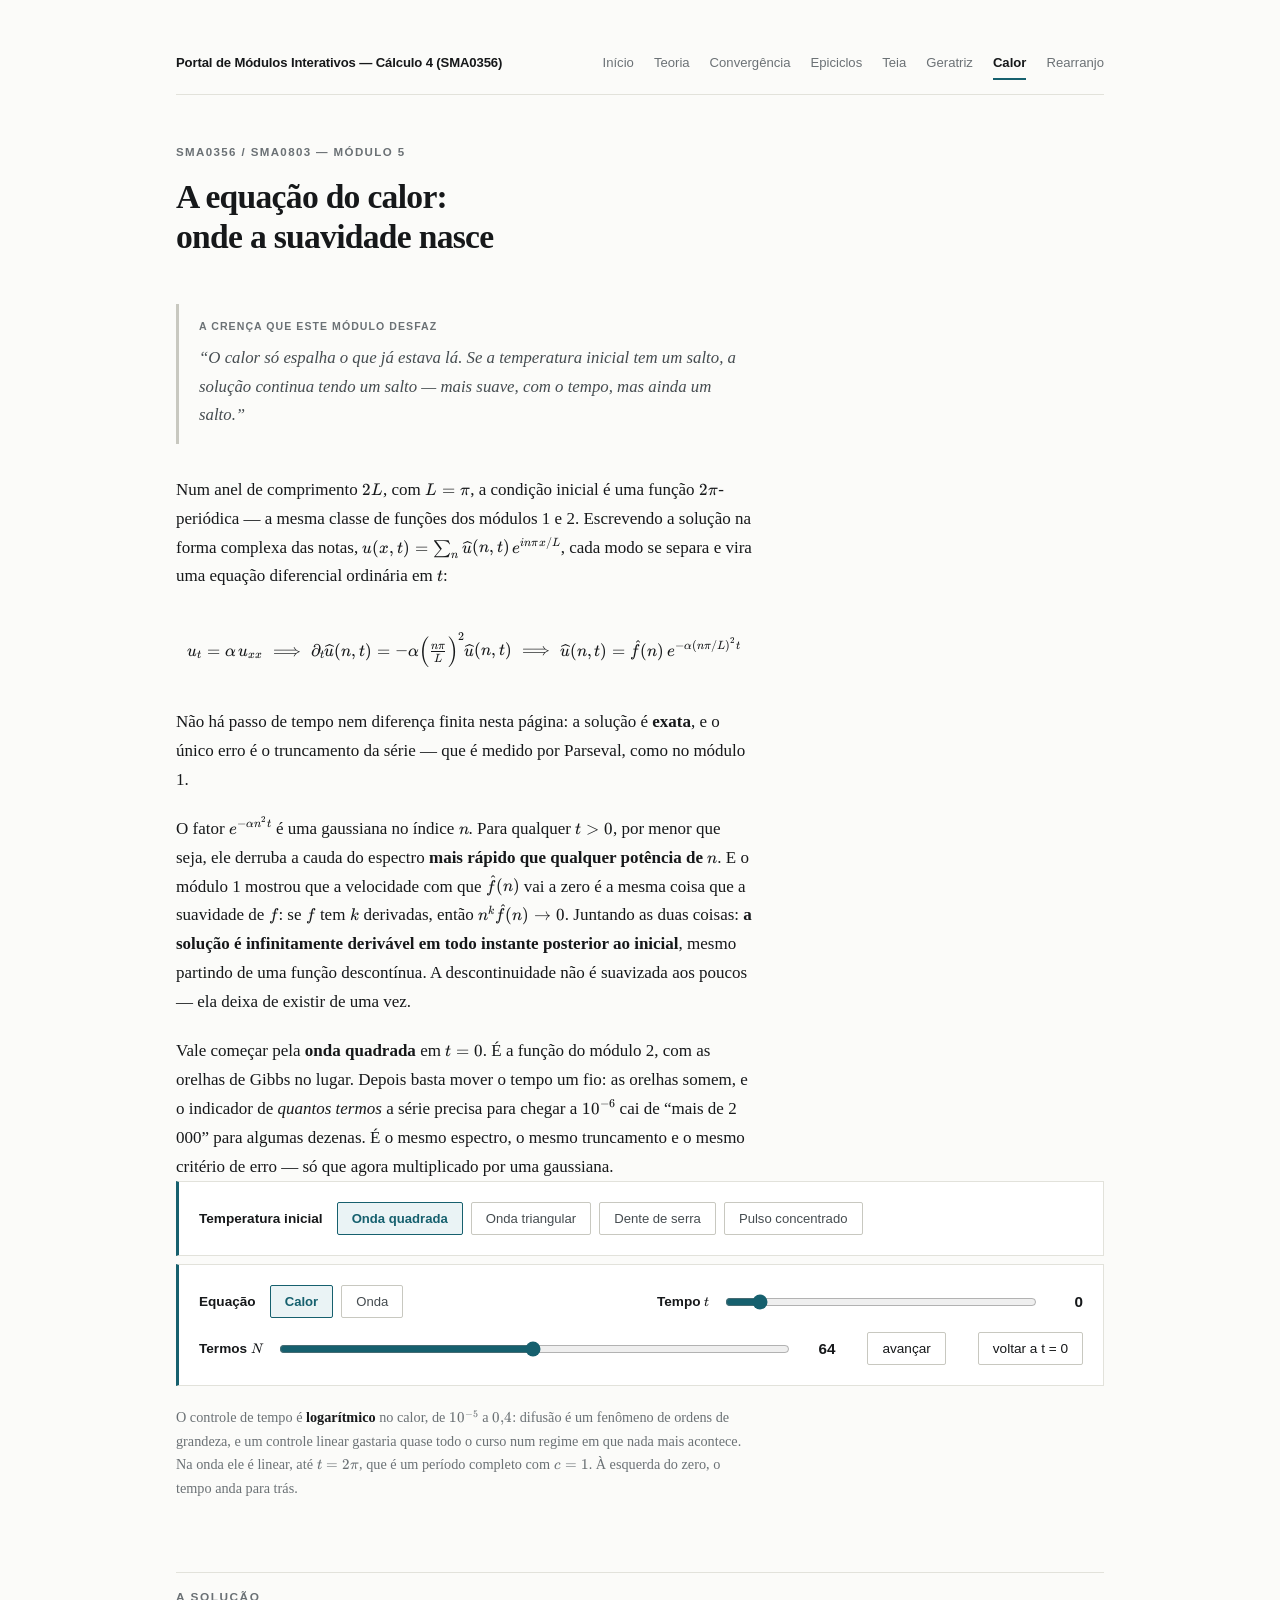
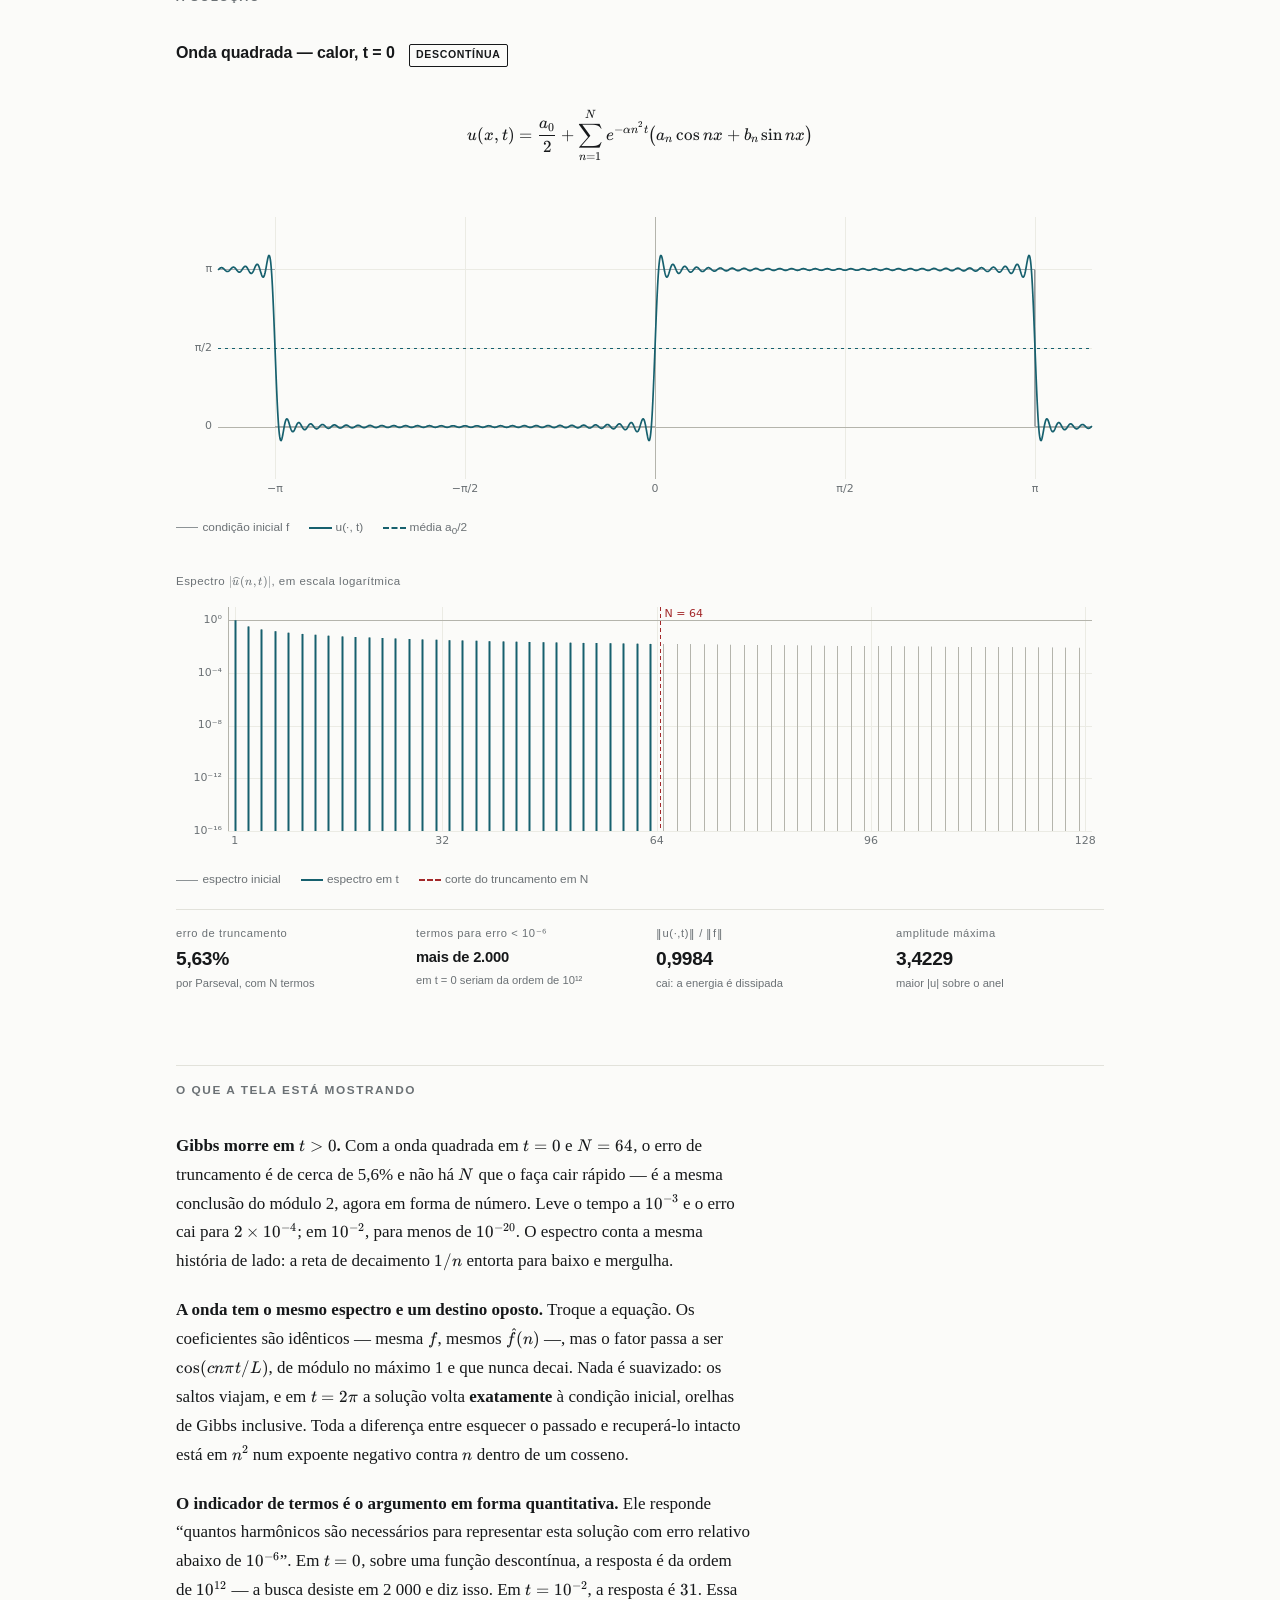
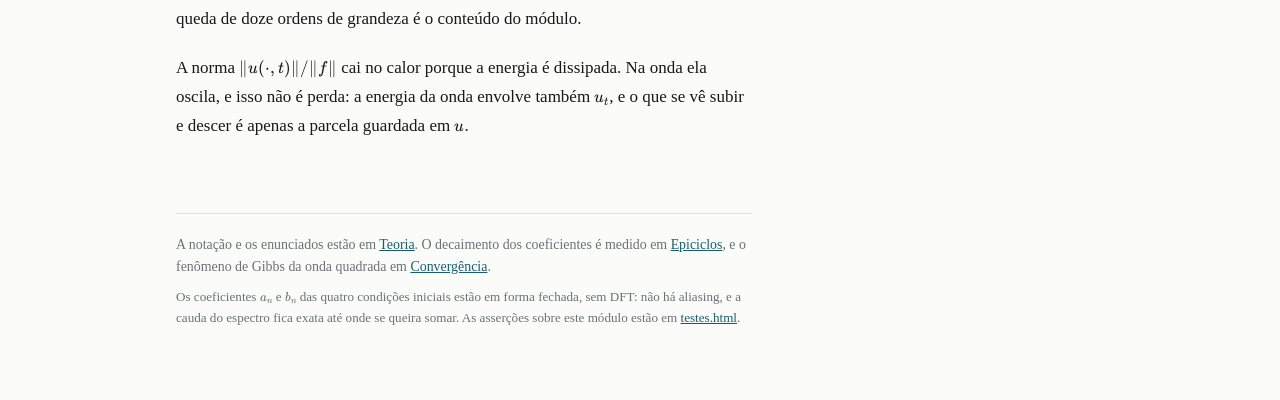
==== commit 5be92bca: "Chama a marca do site de Portal de Modulos Interativos Co-Authored-By: Claude Opus 5 <noreply@anthro" ====
--- a/calor.html
+++ b/calor.html
@@ -13,7 +13,7 @@
 <div class="pagina">
 
   <nav class="navegacao" aria-label="Seções do site">
-    <span class="marca-site">Módulos Interativos — Cálculo 4 (SMA0356)</span>
+    <span class="marca-site">Portal de Módulos Interativos — Cálculo 4 (SMA0356)</span>
     <a href="index.html">Início</a>
     <a href="teoria.html">Teoria</a>
     <a href="convergencia.html">Convergência</a>
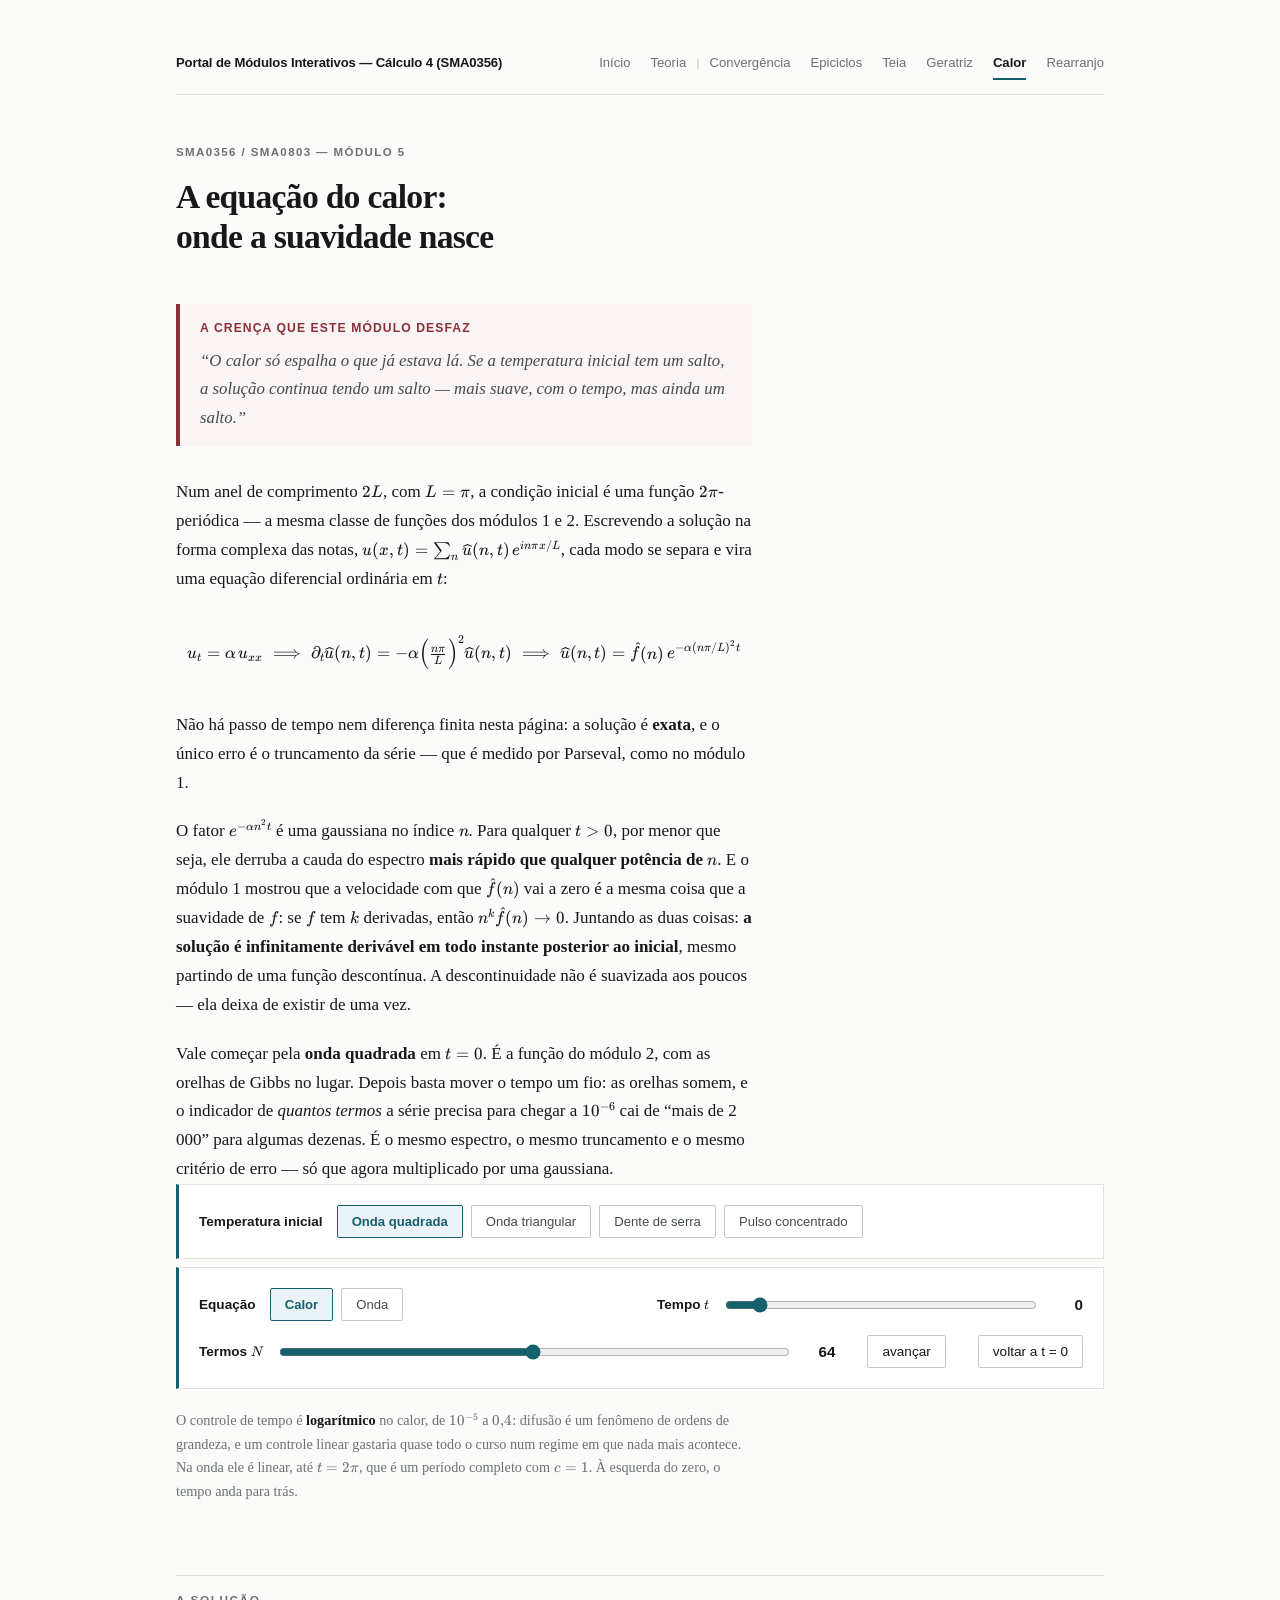
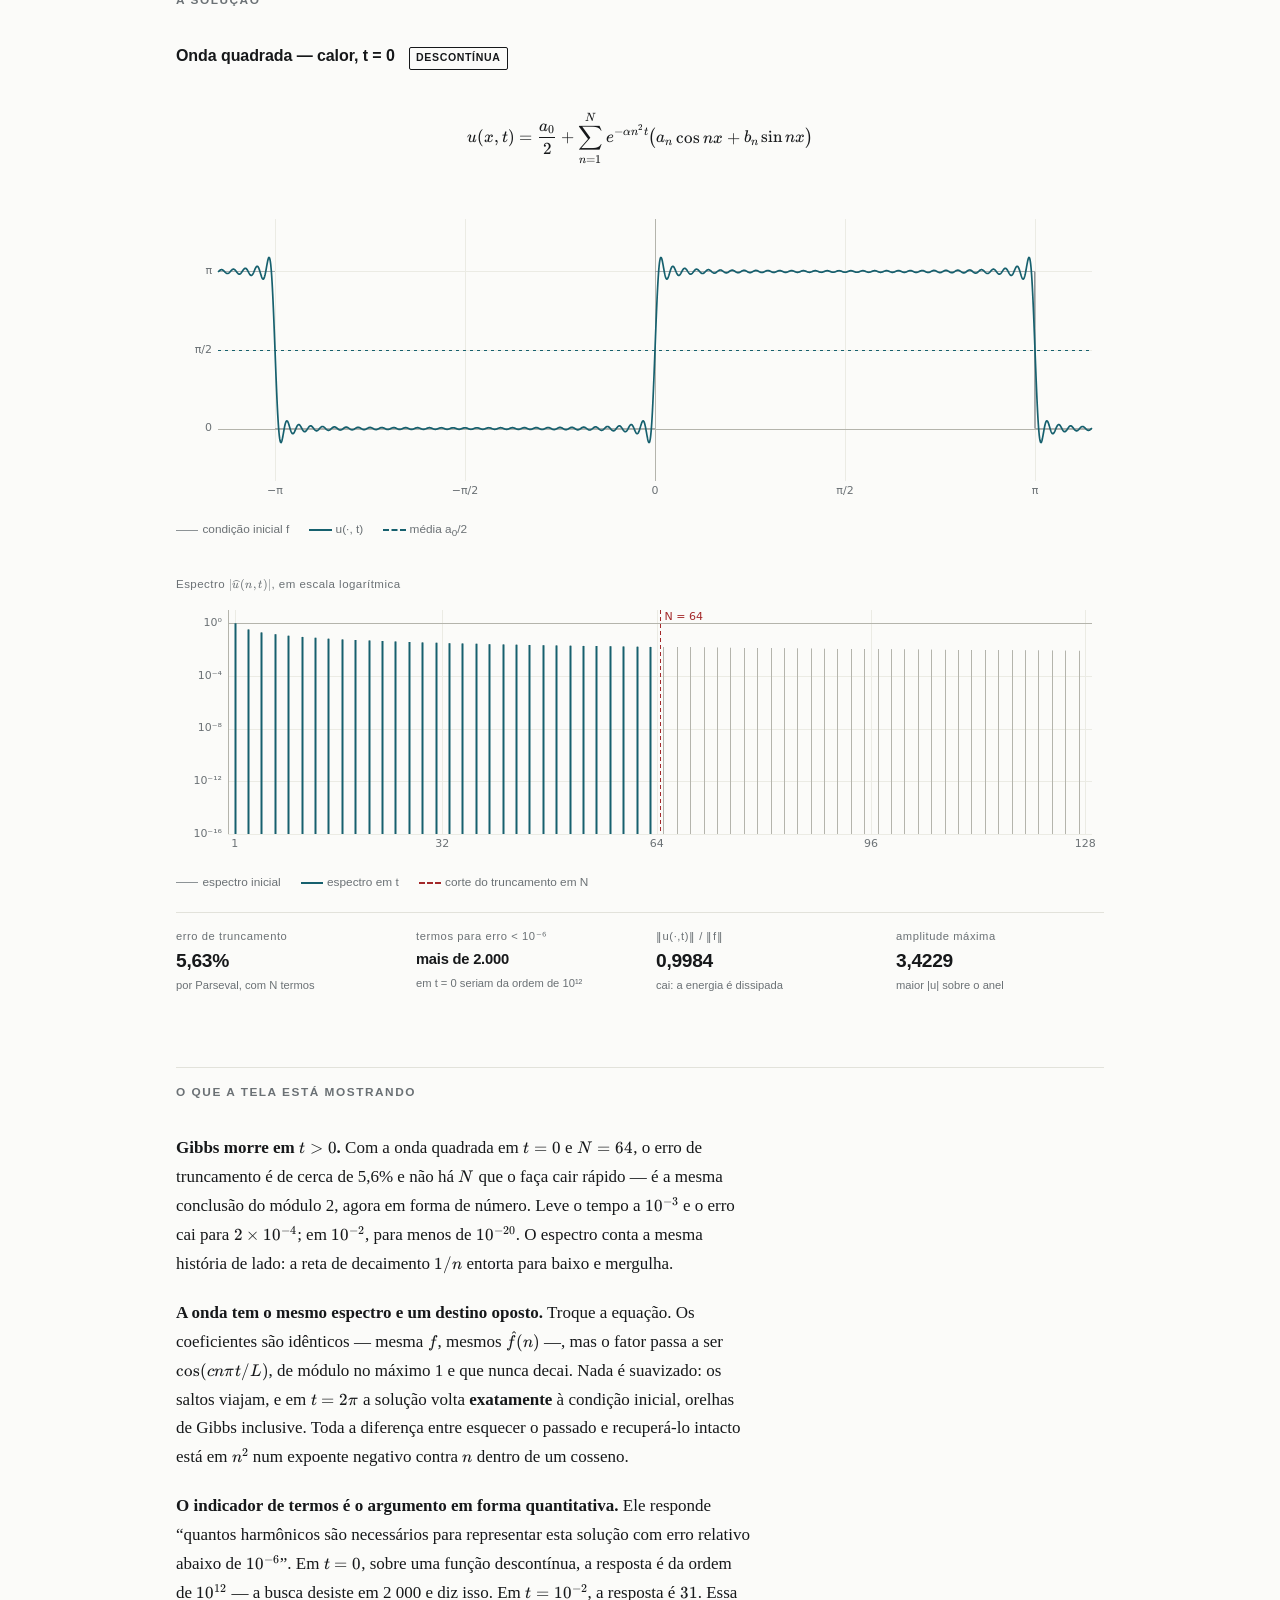
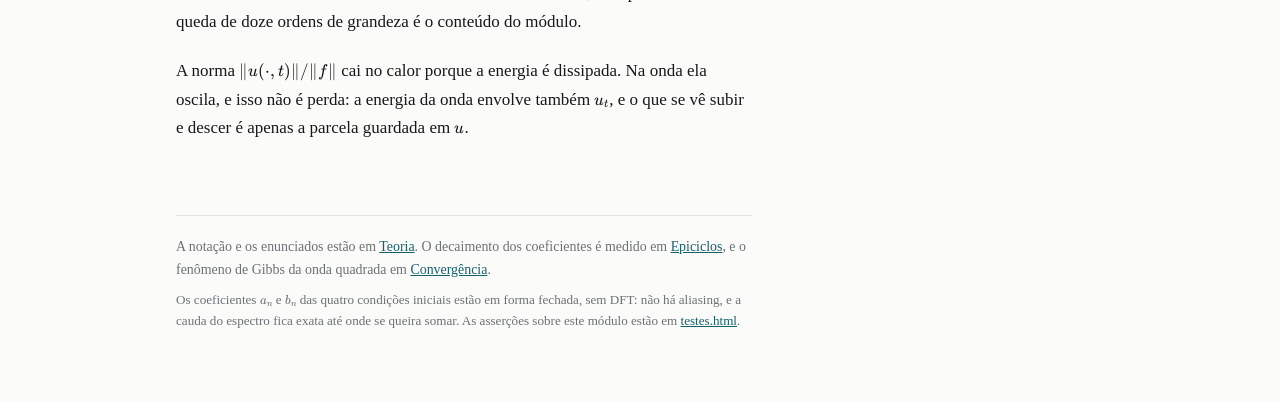
==== commit 41af7df3: "Separa as paginas gerais dos modulos na barra de navegacao Barrinha entre Teoria e Convergencia nas " ====
--- a/calor.html
+++ b/calor.html
@@ -16,6 +16,7 @@
     <span class="marca-site">Portal de Módulos Interativos — Cálculo 4 (SMA0356)</span>
     <a href="index.html">Início</a>
     <a href="teoria.html">Teoria</a>
+    <span class="nav-separador" aria-hidden="true">|</span>
     <a href="convergencia.html">Convergência</a>
     <a href="epiciclos.html">Epiciclos</a>
     <a href="teia.html">Teia</a>
--- a/css/base.css
+++ b/css/base.css
@@ -38,6 +38,18 @@
   --grafico-referencia:#8d9396;
   --grafico-limite:    #a3282a;
 
+  /* Vermelho da crença falsa. Token próprio, e não o --grafico-limite: aquele
+     marca o limite teórico nos gráficos, que é um valor CERTO, e os avisos.
+     Este marca uma frase que é falsa. Misturar os dois faria a linha de
+     0,2811 no módulo 2 e a crença do módulo 3 dizerem a mesma coisa.
+     Claret, mais escuro e menos saturado que o de aviso: 8,1:1 sobre o papel,
+     bem acima do mínimo, e sem o tom de alarme. */
+  --crenca:            #8c2f39;
+  /* Claret a ~4% sobre o fundo. Só o suficiente para o bloco se destacar da
+     prosa de relance; não é fundo de aviso, e o texto continua no contraste
+     de --tinta-media. */
+  --crenca-fundo:      #faf4f4;
+
   --serif: Charter, "Bitstream Charter", "Iowan Old Style", Georgia, "Times New Roman", serif;
   --sans: "Segoe UI", Roboto, "Helvetica Neue", Arial, sans-serif;
   --mono: "SFMono-Regular", Consolas, "Liberation Mono", Menlo, monospace;
@@ -70,6 +82,8 @@
     --grafico-grade:     #26292c;
     --grafico-referencia:#7e858a;
     --grafico-limite:    #e8908f;
+    --crenca:            #d99098;
+    --crenca-fundo:      #221d1f;
   }
 }
 
@@ -139,6 +153,15 @@
   letter-spacing: -.01em;
 }
 .navegacao .pendente { color: var(--tinta-fraca); opacity: .5; padding: var(--e1) 0; }
+/* Separa as duas páginas gerais dos seis módulos. O gap da nav vale dos dois
+   lados da barrinha, o que a deixaria boiando; a margem negativa recolhe parte
+   dele para que ela fique mais perto do vão do que dos rótulos vizinhos.
+   Decorativa: aria-hidden no HTML, para não ser lida como conteúdo. */
+.navegacao .nav-separador {
+  color: var(--linha-forte);
+  user-select: none;
+  margin: 0 calc(var(--e4) / -2);
+}
 
 /* ---- cabeçalho ---------------------------------------------------------- */
 
@@ -378,16 +401,20 @@
 .legenda .amostra.limite { border-top-color: var(--grafico-limite); border-top-style: dashed; }
 .legenda .amostra.corte  { border-top-color: var(--destaque); border-top-style: dashed; }
 
-/* ---- crença falsa (módulos 3 a 6) --------------------------------------- */
-
-/* Estes módulos abrem enunciando o mal-entendido que vêm desfazer. Fica
-   em citação, com um filete à esquerda, para se ler como voz alheia — não como
-   afirmação da página. */
+/* ---- crença falsa (todos os módulos) ------------------------------------ */
+
+/* Cada módulo abre enunciando o mal-entendido que vem desfazer. Fica em
+   citação, com um filete à esquerda, para se ler como voz alheia — não como
+   afirmação da página. O filete e o rótulo levam o vermelho de --crenca; a
+   frase em si fica em cinza, porque quem carrega o sentido é o rótulo, e não
+   a cor — quem não distingue as duas continua lendo "a crença que este módulo
+   desfaz" antes da frase. */
 .crenca-falsa {
   max-width: var(--medida);
   margin: 0 0 var(--e5);
-  padding: var(--e3) 0 var(--e3) var(--e4);
-  border-left: 3px solid var(--linha-forte);
+  padding: var(--e3) var(--e4) var(--e3) var(--e4);
+  border-left: 4px solid var(--crenca);
+  background: var(--crenca-fundo);
   font-size: 1.05rem;
   font-style: italic;
   color: var(--tinta-media);
@@ -395,12 +422,12 @@
 .crenca-rotulo {
   display: block;
   font-family: var(--sans);
-  font-size: .66rem;
-  font-weight: 600;
+  font-size: .76rem;
+  font-weight: 700;
   font-style: normal;
-  letter-spacing: .1em;
+  letter-spacing: .09em;
   text-transform: uppercase;
-  color: var(--tinta-fraca);
+  color: var(--crenca);
   margin-bottom: var(--e2);
 }
 
